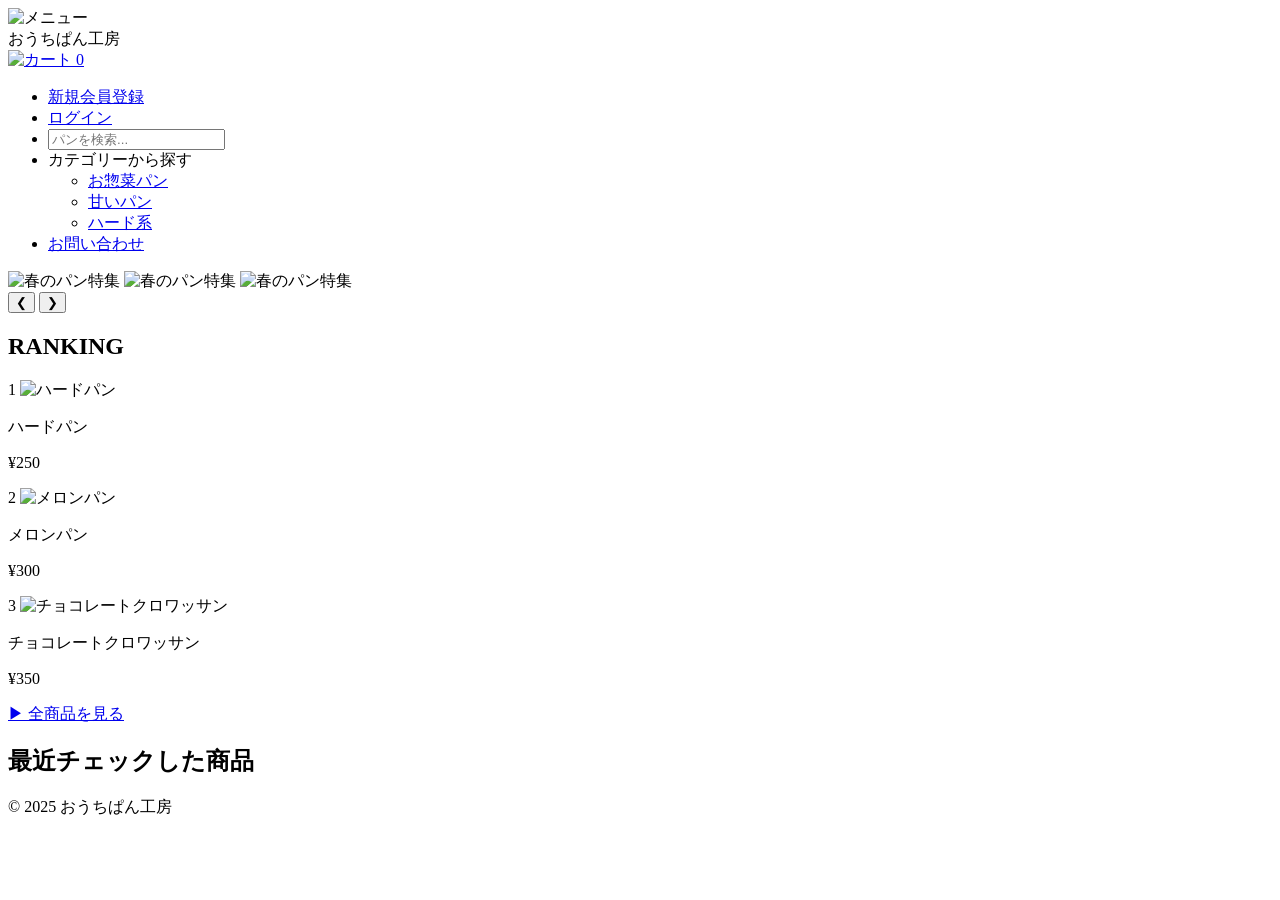
==== index.html @ deb22d5d "index.html作成" ====
<!DOCTYPE html>
<html lang="ja">
<head>
  <meta charset="UTF-8" />
  <meta name="viewport" content="width=device-width, initial-scale=1.0" />
  <title>おうちぱん工房</title>
  <link rel="stylesheet" href="css/base.css" />
</head>
<body>
  <header class="site-header">
    <div class="header-left">
      <img src="images/icon/hamburger.png" alt="メニュー" class="menu-icon" onclick="toggleMenu()">
    </div>
    <div class="header-center">
      <div class="logo">おうちぱん工房</div>
    </div>
    <div class="header-right">
      <a href="cart.html" class="cart-icon">
        <img src="images/icon/cart.png" alt="カート" />
        <span class="cart-count" id="cartCount">0</span>
      </a>
    </div>
  </header>

  <!-- ハンバーガーメニュー -->
  <nav id="hamburgerMenu" class="hidden">
    <ul>
      <li><a href="#">新規会員登録</a></li>
      <li><a href="#">ログイン</a></li>
      <li>
        <input type="text" placeholder="パンを検索..." />
      </li>
      <li>
        カテゴリーから探す
        <ul class="category-list">
          <li><a href="#">お惣菜パン</a></li>
          <li><a href="#">甘いパン</a></li>
          <li><a href="#">ハード系</a></li>
        </ul>
      </li>
      <li><a href="#">お問い合わせ</a></li>
    </ul>
  </nav>

  <!-- スライダー画像 -->
  <section class="slider">
    <div class="slider-wrapper" id="sliderWrapper">
      <img src="images/slider-images/season-breads.jpg" alt="春のパン特集" />
      <img src="images/slider-images/osusume.jpg" alt="春のパン特集" />
      <img src="images/slider-images/oishitabekata.jpg" alt="春のパン特集" />
    </div>
    
    <!-- ← → ボタン -->
    <button class="slider-arrow left" onclick="prevSlide()">&#10094;</button>
    <button class="slider-arrow right" onclick="nextSlide()">&#10095;</button>
    
    <!--ドットナビゲーション-->
    <div class="slider-dots" id="sliderDots"></div>
  </section>

  <!-- パンランキング -->
  <section class="ranking section-container">
    <h2 class="section-title">
      <span class="line">RANKING</span>
    </h2>
    <div class="ranking-grid">
      <div class="ranking-item">
        <span class="rank-number">1</span>
        <img src="images/all-breads/hard.jpg" alt="ハードパン">
        <p class="bread-name">ハードパン</p>
        <p class="price">¥250</p>
      </div>
      <div class="ranking-item">
        <span class="rank-number">2</span>
        <img src="images/all-breads/melon-bread.jpg" alt="メロンパン">
        <p class="bread-name">メロンパン</p>
        <p class="price">¥300</p>
      </div>
      <div class="ranking-item">
        <span class="rank-number">3</span>
        <img src="images/all-breads/chocolate-croissant.jpg" alt="チョコレートクロワッサン">
        <p class="bread-name">チョコレートクロワッサン</p>
        <p class="price">¥350</p>
      </div>
    </div>
    <div class="btn-wrap">
      <a href="all-breads.html" class="see-all-btn">▶︎ 全商品を見る</a>
    </div>
  </section>

  <!-- 最近チェックした商品 -->
  <section class="recently-viewed section-container">
    <h2 class="section-title">
      <span class="line">最近チェックした商品</span>
    </h2>
    <div class="recent-slider" id="recentItems">
      <!-- JSで追加 -->
    </div>
  </section>

  <footer>
    <p>&copy; 2025 おうちぱん工房</p>
  </footer>

  <script src="js/main.js"></script>
  <script src="js/top.js"  defer></script>
</body>
</html>
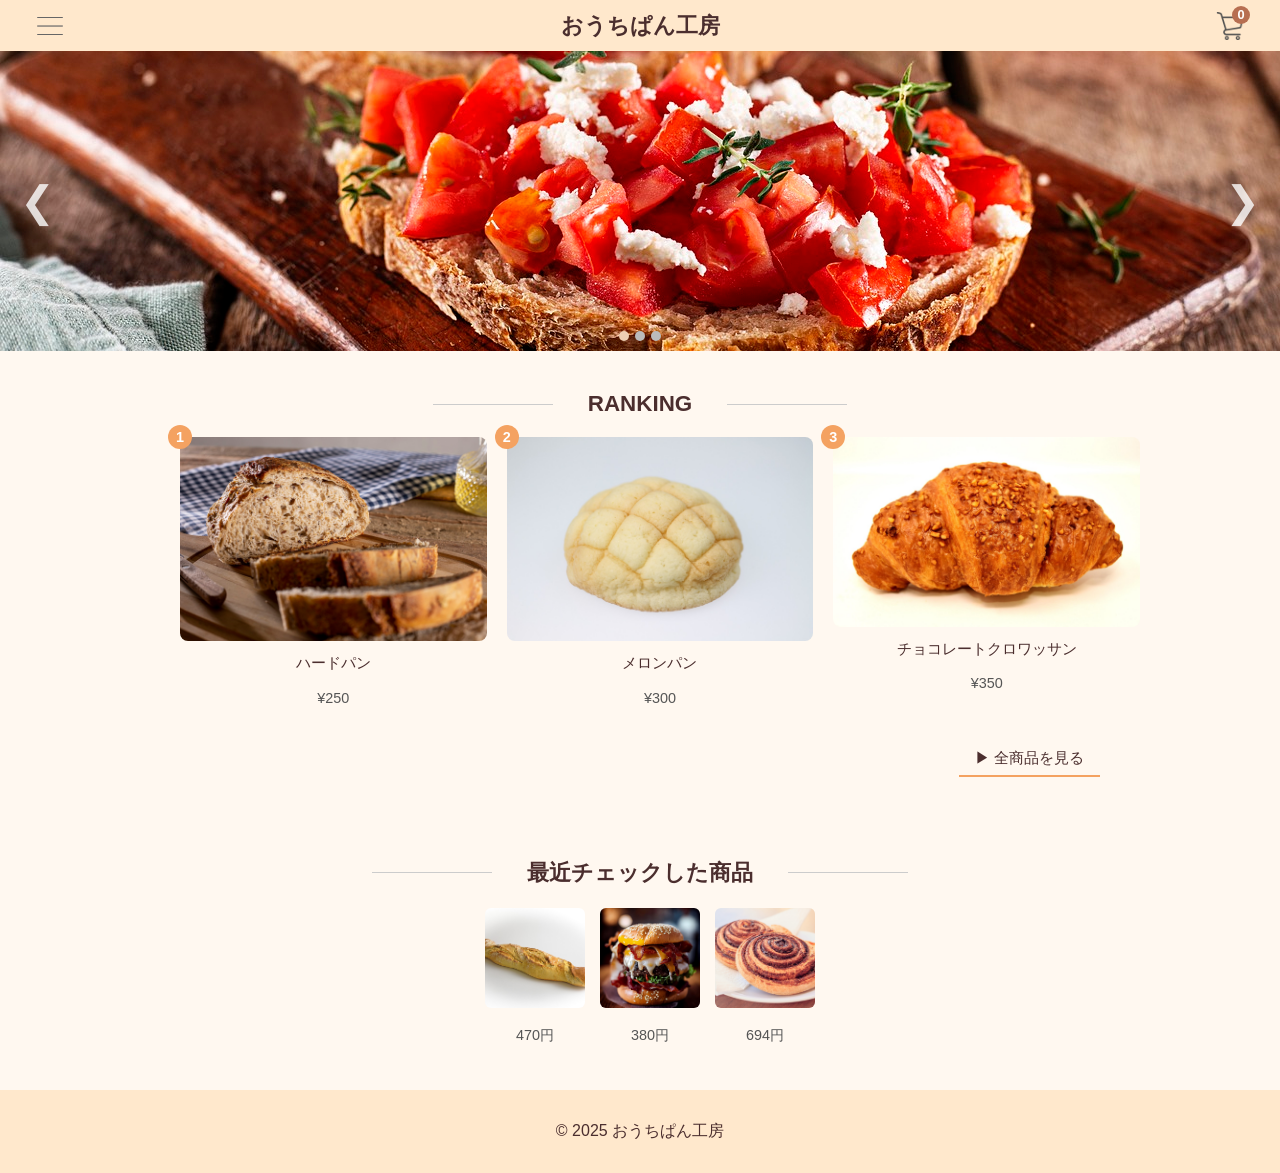
==== commit 8a54f0a2: "imgファイルパスを修正" ====
--- a/index.html
+++ b/index.html
@@ -9,14 +9,14 @@
 <body>
   <header class="site-header">
     <div class="header-left">
-      <img src="images/icon/hamburger.png" alt="メニュー" class="menu-icon" onclick="toggleMenu()">
+      <img src="img/icon/hamburger.png" alt="メニュー" class="menu-icon" onclick="toggleMenu()">
     </div>
     <div class="header-center">
       <div class="logo">おうちぱん工房</div>
     </div>
     <div class="header-right">
       <a href="cart.html" class="cart-icon">
-        <img src="images/icon/cart.png" alt="カート" />
+        <img src="img/icon/cart.png" alt="カート" />
         <span class="cart-count" id="cartCount">0</span>
       </a>
     </div>
@@ -45,9 +45,9 @@
   <!-- スライダー画像 -->
   <section class="slider">
     <div class="slider-wrapper" id="sliderWrapper">
-      <img src="images/slider-images/season-breads.jpg" alt="春のパン特集" />
-      <img src="images/slider-images/osusume.jpg" alt="春のパン特集" />
-      <img src="images/slider-images/oishitabekata.jpg" alt="春のパン特集" />
+      <img src="img/slider-img/season-breads.jpg" alt="春のパン特集" />
+      <img src="img/slider-img/osusume.jpg" alt="春のパン特集" />
+      <img src="img/slider-img/oishitabekata.jpg" alt="春のパン特集" />
     </div>
     
     <!-- ← → ボタン -->
@@ -66,19 +66,19 @@
     <div class="ranking-grid">
       <div class="ranking-item">
         <span class="rank-number">1</span>
-        <img src="images/all-breads/hard.jpg" alt="ハードパン">
+        <img src="img/all-breads/hard.jpg" alt="ハードパン">
         <p class="bread-name">ハードパン</p>
         <p class="price">¥250</p>
       </div>
       <div class="ranking-item">
         <span class="rank-number">2</span>
-        <img src="images/all-breads/melon-bread.jpg" alt="メロンパン">
+        <img src="img/all-breads/melon-bread.jpg" alt="メロンパン">
         <p class="bread-name">メロンパン</p>
         <p class="price">¥300</p>
       </div>
       <div class="ranking-item">
         <span class="rank-number">3</span>
-        <img src="images/all-breads/chocolate-croissant.jpg" alt="チョコレートクロワッサン">
+        <img src="img/all-breads/chocolate-croissant.jpg" alt="チョコレートクロワッサン">
         <p class="bread-name">チョコレートクロワッサン</p>
         <p class="price">¥350</p>
       </div>
--- a/css/base.css
+++ b/css/base.css
@@ -0,0 +1,354 @@
+ /* 基本スタイル */
+body {
+    font-family: "Yu Gothic", "Noto Sans JP", sans-serif;
+    margin: 0;
+    padding: 0;
+    background: #fff8f0;
+    color: #4b2e2e;
+  }
+  
+  .site-header {
+    display: flex;
+    justify-content: space-between;
+    align-items: center;  
+    padding: 10px 20px;
+    background: #ffe8cc;
+  }
+  
+  .header-left,
+  .header-right {
+    width: 60px; 
+    text-align: center;
+  }
+  
+  .header-center {
+    flex-grow: 1;
+    text-align: center;
+  }
+  
+  .logo {
+    font-size: 1.4em;
+    font-weight: bold;
+    color: #4b2e2e;
+    text-decoration: none;  
+  }
+  
+  .menu-icon {
+    width: 28px;
+    height: 28px;
+    cursor: pointer;
+    vertical-align: middle; 
+  }
+  
+  .cart-icon {
+    position: relative;
+    display: inline-block;
+  }
+  
+  .cart-icon img {
+    width: 28px;
+    height: 28px;
+    vertical-align: middle; 
+  }
+  
+  .cart-count {
+    position: absolute;
+    top: -6px;
+    right: -6px;
+    background: #b76e51; 
+    color: #fff;
+    border-radius: 50%;
+    width: 18px;
+    height: 18px;
+    font-size: 0.8em;
+    text-align: center;
+    line-height: 18px;
+    font-weight: bold;
+  }
+  
+  
+  /* ハンバーガーメニュー */
+  nav {
+    background: #fff2e0;
+    padding: 20px;
+  }
+  
+  .hidden {
+    display: none;
+  }
+  
+  nav ul {
+    list-style: none;
+    padding: 0;
+  }
+  
+  nav li {
+    margin: 10px 0;
+  }
+  
+  .category-list {
+    margin-left: 20px;
+  }
+  
+  input[type="text"] {
+    width: 100%;
+    padding: 8px;
+    border: 1px solid #ccc;
+    border-radius: 4px;
+  }
+  
+  /* スライダー（横スクロール） */
+  .slider {
+    position: relative;
+    overflow: hidden;
+    width: auto;
+    background: #fff2e0;
+  }
+  
+  .slider-wrapper {
+    display: flex;
+    transition: transform 0.5s ease;
+    width: 100%;
+  }
+  
+  .slider-wrapper img {
+    width: 100%;
+    height: 300px;
+    object-fit: cover;
+    flex-shrink: 0;
+  }
+  
+  .slider-arrow {
+    position: absolute;
+    top: 50%;
+    transform: translateY(-50%);
+    background: none;
+    border: none;
+    font-size: 42px;
+    color: white;
+    cursor: pointer;
+    padding: 0 10px;
+    z-index: 10;
+    transition: opacity 0.3s ease;
+    opacity: 0.8;
+  }
+  
+  .slider-arrow.left {
+    left: 10px;
+  }
+  
+  .slider-arrow.right {
+    right: 10px;
+  }
+  
+  .slider-arrow:hover {
+    opacity: 1;
+  }
+  
+  
+  /* スマホで横スワイプ */
+  /* .slider {
+    -webkit-overflow-scrolling: touch;
+    scroll-snap-type: x mandatory;
+  }
+  
+  .slider-wrapper img {
+    scroll-snap-align: start;
+  } */
+  
+  /* ドットナビゲーション */
+  .slider-dots {
+    position: absolute;
+    bottom: 10px;
+    left: 50%;
+    transform: translateX(-50%);
+    display: flex;
+    gap: 6px;
+  }
+  
+  .slider-dots div {
+    width: 10px;
+    height: 10px;
+    background: #bbb;
+    border-radius: 50%;
+    cursor: pointer;
+    transition: background 0.3s;
+  }
+  
+  .slider-dots .active {
+    background: #eeceb3;
+  }
+  
+  .section-container {
+    max-width: 960px;
+    margin: 0 auto;
+  }
+  
+  
+  /* 見出し（共通） */
+  .section-title {
+    text-align: center;
+    font-size: 1.4em;
+    position: relative;
+    margin: 40px auto 20px;
+    max-width: 100%;
+  }
+  
+  .section-title .line {
+    display: inline-block;
+    position: relative;
+    padding: 0 20px;
+  }
+  
+  .section-title .line::before,
+  .section-title .line::after {
+    content: "";
+    position: absolute;
+    top: 50%;
+    width: 0;
+    height: 1px;
+    background: #ccc;
+    transition: width 0.8s ease;
+  }
+  
+  .section-title .line::before {
+    right: 100%;
+    margin-right: 15px;
+  }
+  
+  .section-title .line::after {
+    left: 100%;
+    margin-left: 15px;
+  }
+  
+  .section-title.active .line::before,
+  .section-title.active .line::after {
+    width: 120px;
+  }
+  
+  .ranking-grid {
+    display: grid;
+    width: 100%;
+    grid-template-columns: repeat(auto-fit, minmax(120px, 1fr));
+    gap: 20px;
+    padding: 0 20px; 
+    text-align: center;
+  }
+  
+  .ranking-item {
+    position: relative;
+  }
+  
+  .ranking-item img {
+    width: 100%;
+    border-radius: 8px;
+    object-fit: cover;
+  }
+  
+  .rank-number {
+    position: absolute;
+    top: -12px;
+    left: -12px;
+    background: #f4a261;
+    color: white;
+    border-radius: 50%;
+    width: 24px;
+    height: 24px;
+    font-size: 0.9em;
+    display: flex;
+    align-items: center;
+    justify-content: center;
+    font-weight: bold;
+  }
+  
+  .bread-name {
+    margin-top: 8px;
+    font-size: 0.95em;
+  }
+  
+  .price {
+    font-size: 0.9em;
+    color: #555;
+  }
+  
+  .btn-wrap {
+    text-align: right;
+    padding: 0 20px;
+  }
+  
+  .see-all-btn {
+    display: inline-block;
+    margin-top: 20px;
+    margin-bottom: 40px;
+    padding: 8px 16px;
+    font-size: 0.95em;
+    color: #4b2e2e;
+    background: transparent;
+    text-decoration: none;
+    position: relative;
+    transition: all 0.3s ease;
+  }
+  
+  .see-all-btn::after {
+    content: "";
+    position: absolute;
+    bottom: 0;
+    left: 0;
+    height: 2px;
+    width: 100%;
+    background-color: #f4a261;
+    transform: scaleX(1);
+    transform-origin: left;
+    transition: transform 0.3s ease;
+  }
+  
+  .see-all-btn:hover {
+    opacity: 0.7;
+  }
+  /* 最近チェックした商品 */
+  .recent-slider {
+    width: 100%;
+    display: flex;
+    justify-content: center;
+    gap: 15px;
+    overflow-x: auto;
+    padding: 0 10px;
+    scroll-snap-type: x mandatory;
+    -webkit-overflow-scrolling: touch;
+  }
+  
+  .recent-item {
+    min-width: 100px;
+    flex-shrink: 0;
+    text-align: center;
+    scroll-snap-align: start;
+  }
+  
+  .recent-item img {
+    width: 100px;
+    height: 100px;
+    object-fit: cover;
+    border-radius: 6px;
+  }
+  
+  footer {
+    text-align: center;
+    padding: 15px;
+    background: #ffe8cc;
+    margin-top: 30px;
+  }
+  
+  /* ===== 共通レイアウト：ページ余白 ===== */
+  .container{
+    max-width: 1200px;          
+    margin: 0 auto;             
+    padding: 0 32px;            
+  }
+  
+  /* スマホでキツい場合はメディアクエリで縮める */
+  @media (max-width: 480px){
+    .container{
+      padding: 0 16px;          
+    }
+  }
+  
